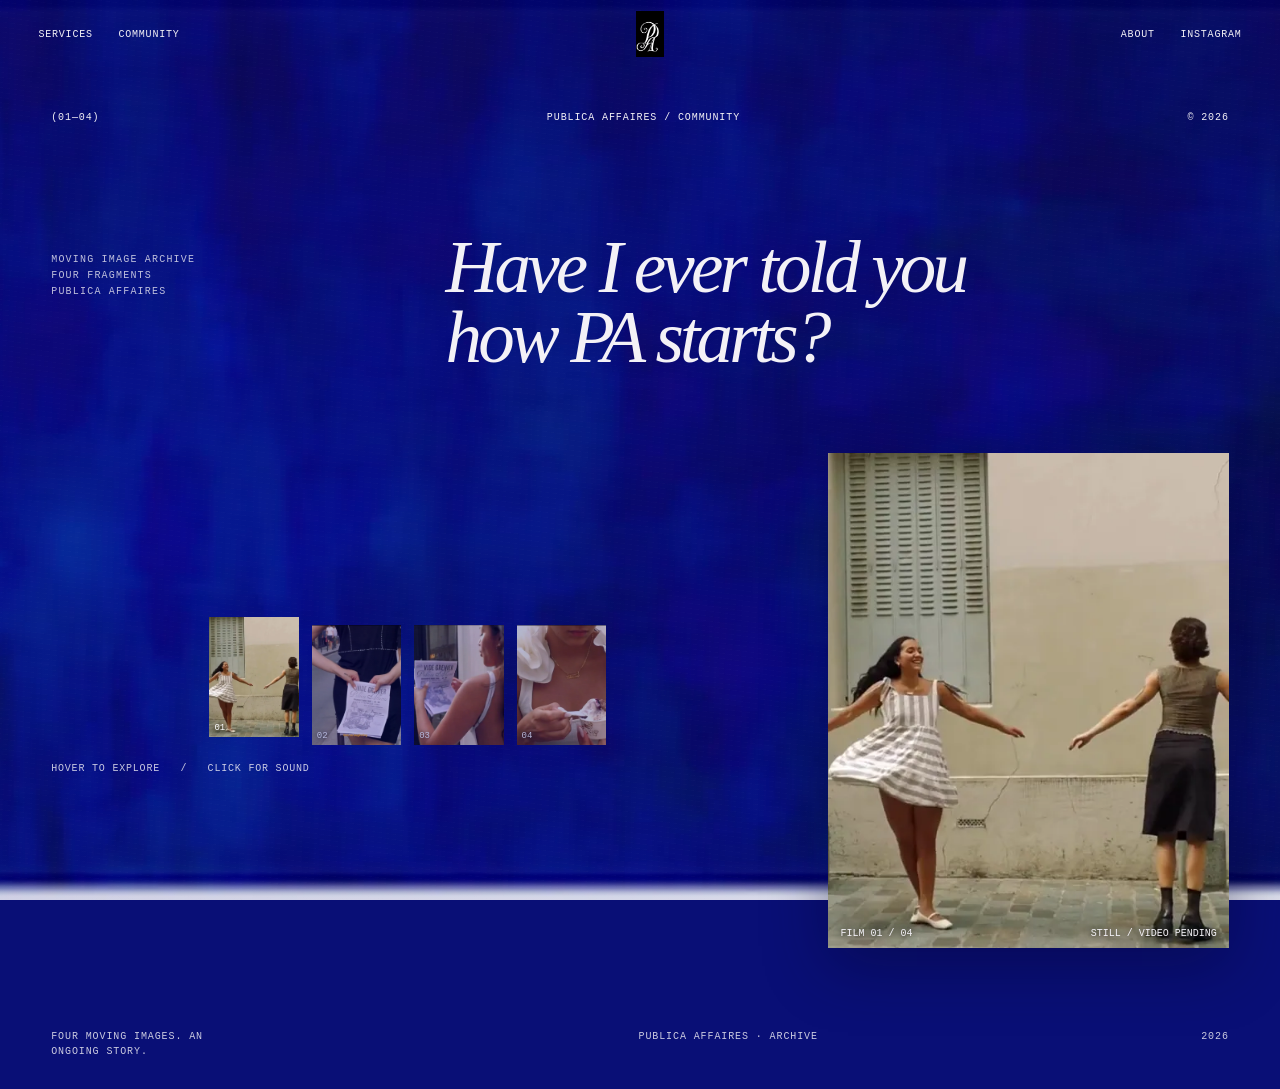
==== community.html @ ca8edb27 "Add files via upload" ====
<!doctype html><html lang="es"><head><meta charset="utf-8"><meta name="viewport" content="width=device-width,initial-scale=1"><title>Community — Publica Affaires</title><style>
:root{--plum:#090F76}*{box-sizing:border-box}html{scroll-behavior:smooth}body{margin:0;background:var(--plum);color:#f3f1f6;font-family:Arial,Helvetica,sans-serif;--plum-texture:url('[data-uri]')}
body:before{content:"";position:fixed;inset:0;background-image:linear-gradient(155deg,rgba(9,15,118,.24),rgba(9,15,118,.12)),var(--plum-texture);background-position:center;background-size:cover,auto 100%;opacity:.98;z-index:-1}
body:after{content:"";position:fixed;inset:0;background:repeating-linear-gradient(8deg,transparent 0,transparent 4px,rgba(255,255,255,.018) 5px);pointer-events:none;z-index:-1}
nav{position:fixed;inset:0 0 auto;height:68px;padding:17px 3vw;display:flex;align-items:center;justify-content:space-between;gap:1rem;z-index:25;font:10px 'Courier New',monospace;letter-spacing:.08em;text-transform:uppercase}nav a{text-decoration:none;color:inherit}nav .nav-left,nav .nav-right{display:flex;gap:clamp(10px,2vw,30px);align-items:center}nav .nav-center img{display:block;width:36px;height:46px;object-fit:contain;filter:invert(1)}
.community{min-height:100svh;padding:110px 4vw 30px;position:relative;display:flex;flex-direction:column;justify-content:space-between;gap:clamp(44px,9vh,120px)}
.topline,.footline{display:flex;align-items:flex-start;justify-content:space-between;gap:1rem;font:10px/1.5 'Courier New',monospace;letter-spacing:.09em;text-transform:uppercase}
.topline span:nth-child(2){text-align:center}.topline span:last-child{text-align:right}
.title-block{display:grid;grid-template-columns:1fr 2.2fr;align-items:start;gap:3vw;margin:4vh 0 0}.label{font:10px/1.6 'Courier New',monospace;letter-spacing:.12em;text-transform:uppercase;opacity:.78}h1{font:normal clamp(35px,5.7vw,104px)/.95 Georgia,'Times New Roman',serif;letter-spacing:-.052em;max-width:15ch;margin:-.12em 0 0;font-style:italic}
.archive{display:grid;grid-template-columns:minmax(0,1fr) minmax(250px,34%);align-items:center;gap:clamp(22px,5vw,88px);min-height:36vh;margin:0 auto;width:min(1300px,100%)}
.archive-left{display:flex;flex-direction:column;gap:16px;align-items:center}.thumbs{display:flex;gap:clamp(6px,1vw,16px);justify-content:center;align-items:center;width:100%}.thumb{width:clamp(48px,7vw,110px);aspect-ratio:3/4;position:relative;border:0;background:none;padding:0;cursor:pointer;opacity:.70;transition:opacity .25s,transform .3s}.thumb.selected,.thumb:hover,.thumb:focus-visible{opacity:1;transform:translateY(-8px)}.thumb img{width:100%;height:100%;object-fit:cover;display:block}.thumb span{position:absolute;bottom:4px;left:5px;color:#fff;font:9px 'Courier New',monospace;text-shadow:0 1px 5px #111}
.archive-note{align-self:flex-start;font:10px/1.5 'Courier New',monospace;letter-spacing:.08em;text-transform:uppercase;opacity:.82}
.preview{width:100%;max-height:55vh;aspect-ratio:4/5;position:relative;background:#080c54;box-shadow:0 18px 58px #06042c65;overflow:hidden}.preview img,.preview video{position:absolute;inset:0;width:100%;height:100%;object-fit:cover}.preview video{opacity:0;transition:opacity .22s}.preview.playing video{opacity:1}.preview-meta{position:absolute;bottom:9px;left:12px;right:12px;display:flex;justify-content:space-between;font:10px 'Courier New',monospace;text-shadow:0 1px 6px #111}
.footline{margin-top:auto;opacity:.83}.footline em{font-style:normal;max-width:34ch}
@media(max-width:700px){nav{height:60px;padding:12px 14px;font-size:8px}nav .nav-left,nav .nav-right{gap:8px}nav .nav-center img{width:27px;height:36px}.community{padding:100px 18px 24px;gap:42px}.title-block{grid-template-columns:1fr;gap:20px}h1{font-size:clamp(36px,10vw,66px)}.archive{grid-template-columns:1fr;gap:30px}.archive-left{order:1}.preview{order:2;width:min(100%,410px);margin:auto;aspect-ratio:4/5}.thumb{width:clamp(55px,19vw,95px)}.topline,.footline{font-size:8px}}
</style></head><body><nav aria-label="Menú principal"><div class="nav-left"><a href="index.html#gallery">Services</a><a href="community.html">Community</a></div><a aria-label="Volver al inicio" class="nav-center" href="index.html"><img alt="Monograma PA" src="[data-uri]"/></a><div class="nav-right"><a href="about.html" onclick="event.preventDefault();alert('About: página pendiente de diseño')">About</a><a href="#" onclick="event.preventDefault();alert('Instagram: enlace pendiente de configurar')">Instagram</a></div></nav><main class="community"><div class="topline"><span>(01—04)</span><span>PUBLICA AFFAIRES / COMMUNITY</span><span>© 2026</span></div><div class="title-block"><p class="label">MOVING IMAGE ARCHIVE<br>FOUR FRAGMENTS<br>PUBLICA AFFAIRES</p><h1>Have I ever told you how PA starts?</h1></div><section class="archive" aria-label="Archivo audiovisual"><div class="archive-left"><div class="thumbs"><button class="thumb selected" type="button" data-index="0" aria-label="Seleccionar video 1"><img src="[data-uri]" alt="Fotograma 1"><span>01</span></button><button class="thumb" type="button" data-index="1" aria-label="Seleccionar video 2"><img src="[data-uri]" alt="Fotograma 2"><span>02</span></button><button class="thumb" type="button" data-index="2" aria-label="Seleccionar video 3"><img src="[data-uri]" alt="Fotograma 3"><span>03</span></button><button class="thumb" type="button" data-index="3" aria-label="Seleccionar video 4"><img src="[data-uri]" alt="Fotograma 4"><span>04</span></button></div><div class="archive-note">HOVER TO EXPLORE &nbsp; / &nbsp; CLICK FOR SOUND</div></div><div class="preview" id="preview"><img id="previewImg" src="[data-uri]" alt="Fotograma de video 1"><video id="previewVid" playsinline loop preload="metadata"></video><div class="preview-meta"><span id="indexLabel">FILM 01 / 04</span><span id="statusLabel">STILL / VIDEO PENDING</span></div></div></section><footer class="footline"><em>FOUR MOVING IMAGES. AN ONGOING STORY.</em><span>PUBLICA AFFAIRES · ARCHIVE</span><span>2026</span></footer></main><script>
const buttons=[...document.querySelectorAll('.thumb')],preview=document.getElementById('preview'),previewImg=document.getElementById('previewImg'),video=document.getElementById('previewVid'),indexLabel=document.getElementById('indexLabel'),statusLabel=document.getElementById('statusLabel');
const frameSources=buttons.map(b=>b.querySelector('img').src);
// Future video assets can be placed beside community.html using these four filenames.
const sources=['community01.mp4','community02.mp4','community03.mp4','community04.mp4'];
let active=-1;function show(i,withSound=false){if(i!==active){active=i;buttons.forEach((b,n)=>b.classList.toggle('selected',n===i));previewImg.src=frameSources[i];indexLabel.textContent='FILM 0'+(i+1)+' / 04';video.pause();preview.classList.remove('playing');video.removeAttribute('src');video.load();video.src=sources[i];}video.muted=!withSound;video.play().then(()=>{preview.classList.add('playing');statusLabel.textContent=withSound?'PLAYING / SOUND':'PLAYING / MUTED'}).catch(()=>{preview.classList.remove('playing');statusLabel.textContent='STILL / VIDEO PENDING'})}
buttons.forEach((b,i)=>{b.addEventListener('pointerenter',e=>{if(e.pointerType!=='touch')show(i)});b.addEventListener('focus',()=>show(i));b.addEventListener('click',()=>show(i,true))});
video.addEventListener('error',()=>{preview.classList.remove('playing');statusLabel.textContent='STILL / VIDEO PENDING'});
active=0;
</script></body></html>
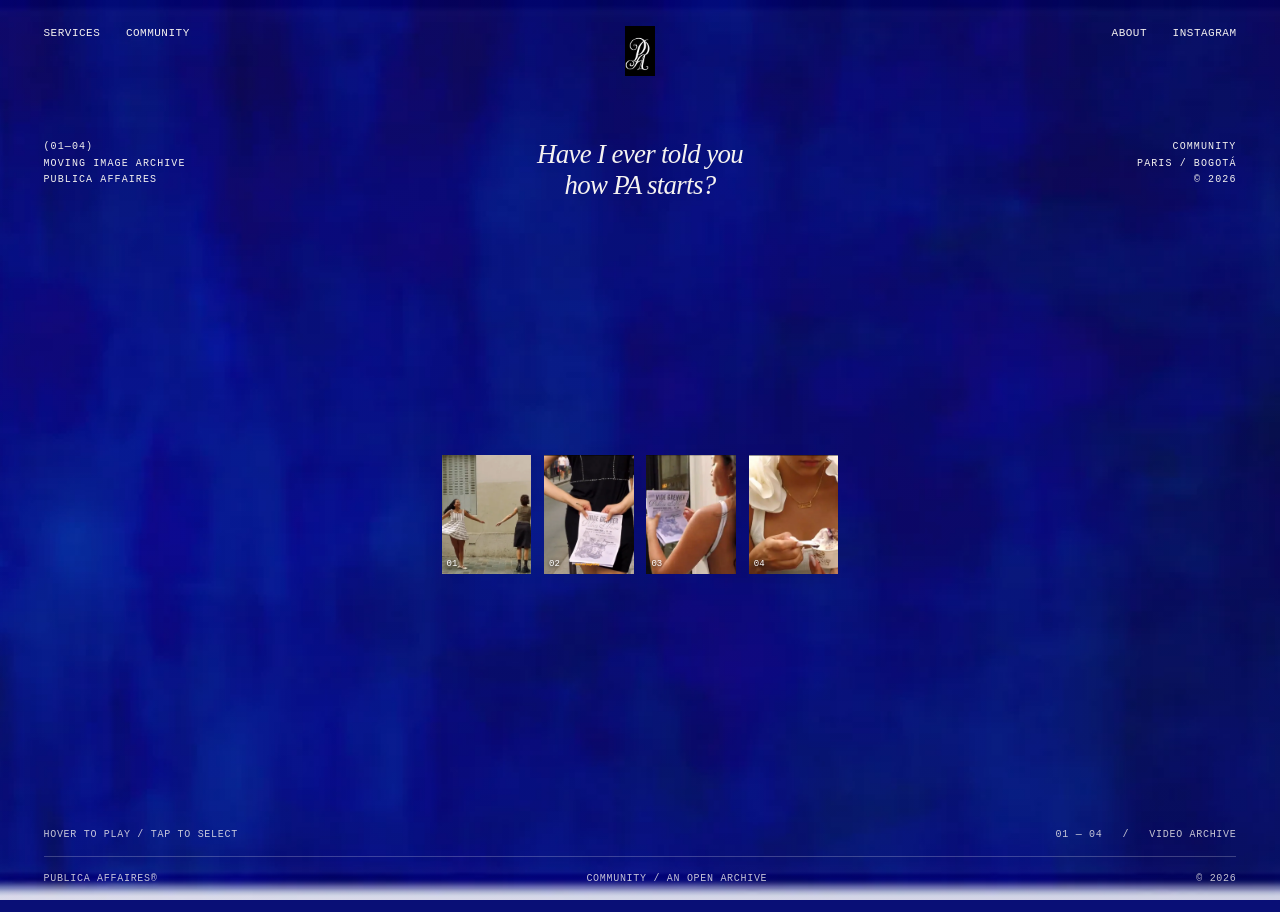
==== commit 3665e092: "Add files via upload" ====
--- a/community.html
+++ b/community.html
@@ -1,25 +1,28 @@
-<!doctype html><html lang="es"><head><meta charset="utf-8"><meta name="viewport" content="width=device-width,initial-scale=1"><title>Community — Publica Affaires</title><style>
-:root{--plum:#090F76}*{box-sizing:border-box}html{scroll-behavior:smooth}body{margin:0;background:var(--plum);color:#f3f1f6;font-family:Arial,Helvetica,sans-serif;--plum-texture:url('[data-uri]')}
-body:before{content:"";position:fixed;inset:0;background-image:linear-gradient(155deg,rgba(9,15,118,.24),rgba(9,15,118,.12)),var(--plum-texture);background-position:center;background-size:cover,auto 100%;opacity:.98;z-index:-1}
-body:after{content:"";position:fixed;inset:0;background:repeating-linear-gradient(8deg,transparent 0,transparent 4px,rgba(255,255,255,.018) 5px);pointer-events:none;z-index:-1}
-nav{position:fixed;inset:0 0 auto;height:68px;padding:17px 3vw;display:flex;align-items:center;justify-content:space-between;gap:1rem;z-index:25;font:10px 'Courier New',monospace;letter-spacing:.08em;text-transform:uppercase}nav a{text-decoration:none;color:inherit}nav .nav-left,nav .nav-right{display:flex;gap:clamp(10px,2vw,30px);align-items:center}nav .nav-center img{display:block;width:36px;height:46px;object-fit:contain;filter:invert(1)}
-.community{min-height:100svh;padding:110px 4vw 30px;position:relative;display:flex;flex-direction:column;justify-content:space-between;gap:clamp(44px,9vh,120px)}
-.topline,.footline{display:flex;align-items:flex-start;justify-content:space-between;gap:1rem;font:10px/1.5 'Courier New',monospace;letter-spacing:.09em;text-transform:uppercase}
-.topline span:nth-child(2){text-align:center}.topline span:last-child{text-align:right}
-.title-block{display:grid;grid-template-columns:1fr 2.2fr;align-items:start;gap:3vw;margin:4vh 0 0}.label{font:10px/1.6 'Courier New',monospace;letter-spacing:.12em;text-transform:uppercase;opacity:.78}h1{font:normal clamp(35px,5.7vw,104px)/.95 Georgia,'Times New Roman',serif;letter-spacing:-.052em;max-width:15ch;margin:-.12em 0 0;font-style:italic}
-.archive{display:grid;grid-template-columns:minmax(0,1fr) minmax(250px,34%);align-items:center;gap:clamp(22px,5vw,88px);min-height:36vh;margin:0 auto;width:min(1300px,100%)}
-.archive-left{display:flex;flex-direction:column;gap:16px;align-items:center}.thumbs{display:flex;gap:clamp(6px,1vw,16px);justify-content:center;align-items:center;width:100%}.thumb{width:clamp(48px,7vw,110px);aspect-ratio:3/4;position:relative;border:0;background:none;padding:0;cursor:pointer;opacity:.70;transition:opacity .25s,transform .3s}.thumb.selected,.thumb:hover,.thumb:focus-visible{opacity:1;transform:translateY(-8px)}.thumb img{width:100%;height:100%;object-fit:cover;display:block}.thumb span{position:absolute;bottom:4px;left:5px;color:#fff;font:9px 'Courier New',monospace;text-shadow:0 1px 5px #111}
-.archive-note{align-self:flex-start;font:10px/1.5 'Courier New',monospace;letter-spacing:.08em;text-transform:uppercase;opacity:.82}
-.preview{width:100%;max-height:55vh;aspect-ratio:4/5;position:relative;background:#080c54;box-shadow:0 18px 58px #06042c65;overflow:hidden}.preview img,.preview video{position:absolute;inset:0;width:100%;height:100%;object-fit:cover}.preview video{opacity:0;transition:opacity .22s}.preview.playing video{opacity:1}.preview-meta{position:absolute;bottom:9px;left:12px;right:12px;display:flex;justify-content:space-between;font:10px 'Courier New',monospace;text-shadow:0 1px 6px #111}
-.footline{margin-top:auto;opacity:.83}.footline em{font-style:normal;max-width:34ch}
-@media(max-width:700px){nav{height:60px;padding:12px 14px;font-size:8px}nav .nav-left,nav .nav-right{gap:8px}nav .nav-center img{width:27px;height:36px}.community{padding:100px 18px 24px;gap:42px}.title-block{grid-template-columns:1fr;gap:20px}h1{font-size:clamp(36px,10vw,66px)}.archive{grid-template-columns:1fr;gap:30px}.archive-left{order:1}.preview{order:2;width:min(100%,410px);margin:auto;aspect-ratio:4/5}.thumb{width:clamp(55px,19vw,95px)}.topline,.footline{font-size:8px}}
-</style></head><body><nav aria-label="Menú principal"><div class="nav-left"><a href="index.html#gallery">Services</a><a href="community.html">Community</a></div><a aria-label="Volver al inicio" class="nav-center" href="index.html"><img alt="Monograma PA" src="[data-uri]"/></a><div class="nav-right"><a href="about.html" onclick="event.preventDefault();alert('About: página pendiente de diseño')">About</a><a href="#" onclick="event.preventDefault();alert('Instagram: enlace pendiente de configurar')">Instagram</a></div></nav><main class="community"><div class="topline"><span>(01—04)</span><span>PUBLICA AFFAIRES / COMMUNITY</span><span>© 2026</span></div><div class="title-block"><p class="label">MOVING IMAGE ARCHIVE<br>FOUR FRAGMENTS<br>PUBLICA AFFAIRES</p><h1>Have I ever told you how PA starts?</h1></div><section class="archive" aria-label="Archivo audiovisual"><div class="archive-left"><div class="thumbs"><button class="thumb selected" type="button" data-index="0" aria-label="Seleccionar video 1"><img src="[data-uri]" alt="Fotograma 1"><span>01</span></button><button class="thumb" type="button" data-index="1" aria-label="Seleccionar video 2"><img src="[data-uri]" alt="Fotograma 2"><span>02</span></button><button class="thumb" type="button" data-index="2" aria-label="Seleccionar video 3"><img src="[data-uri]" alt="Fotograma 3"><span>03</span></button><button class="thumb" type="button" data-index="3" aria-label="Seleccionar video 4"><img src="[data-uri]" alt="Fotograma 4"><span>04</span></button></div><div class="archive-note">HOVER TO EXPLORE &nbsp; / &nbsp; CLICK FOR SOUND</div></div><div class="preview" id="preview"><img id="previewImg" src="[data-uri]" alt="Fotograma de video 1"><video id="previewVid" playsinline loop preload="metadata"></video><div class="preview-meta"><span id="indexLabel">FILM 01 / 04</span><span id="statusLabel">STILL / VIDEO PENDING</span></div></div></section><footer class="footline"><em>FOUR MOVING IMAGES. AN ONGOING STORY.</em><span>PUBLICA AFFAIRES · ARCHIVE</span><span>2026</span></footer></main><script>
-const buttons=[...document.querySelectorAll('.thumb')],preview=document.getElementById('preview'),previewImg=document.getElementById('previewImg'),video=document.getElementById('previewVid'),indexLabel=document.getElementById('indexLabel'),statusLabel=document.getElementById('statusLabel');
-const frameSources=buttons.map(b=>b.querySelector('img').src);
-// Future video assets can be placed beside community.html using these four filenames.
-const sources=['community01.mp4','community02.mp4','community03.mp4','community04.mp4'];
-let active=-1;function show(i,withSound=false){if(i!==active){active=i;buttons.forEach((b,n)=>b.classList.toggle('selected',n===i));previewImg.src=frameSources[i];indexLabel.textContent='FILM 0'+(i+1)+' / 04';video.pause();preview.classList.remove('playing');video.removeAttribute('src');video.load();video.src=sources[i];}video.muted=!withSound;video.play().then(()=>{preview.classList.add('playing');statusLabel.textContent=withSound?'PLAYING / SOUND':'PLAYING / MUTED'}).catch(()=>{preview.classList.remove('playing');statusLabel.textContent='STILL / VIDEO PENDING'})}
-buttons.forEach((b,i)=>{b.addEventListener('pointerenter',e=>{if(e.pointerType!=='touch')show(i)});b.addEventListener('focus',()=>show(i));b.addEventListener('click',()=>show(i,true))});
-video.addEventListener('error',()=>{preview.classList.remove('playing');statusLabel.textContent='STILL / VIDEO PENDING'});
-active=0;
+<!doctype html><html lang="es"><head><meta charset="utf-8"><meta name="viewport" content="width=device-width, initial-scale=1"><title>Community — Publica Affaires</title>
+<style>
+:root{--plum:#090F76;--plum-texture:url('[data-uri]')}*{box-sizing:border-box}html,body{min-height:100%;margin:0}body{background:var(--plum);color:#f5f2f0;font-family:Arial,Helvetica,sans-serif}body::before{content:"";position:fixed;inset:0;background-image:linear-gradient(150deg,rgba(9,15,118,.10),rgba(9,15,118,.19)),var(--plum-texture);background-size:cover,cover;background-position:center;opacity:1;pointer-events:none;z-index:0}a{color:inherit;text-decoration:none}button{font:inherit}
+.nav{position:relative;z-index:20;display:grid;grid-template-columns:1fr auto 1fr;align-items:start;gap:12px;padding:26px clamp(22px,3.4vw,58px);font:11px/1.4 'Courier New',monospace;letter-spacing:.045em;text-transform:uppercase}.nav-left,.nav-right{display:flex;gap:clamp(14px,2vw,40px)}.nav-right{justify-content:end}.nav-center img{width:42px;height:50px;object-fit:contain;filter:invert(1)}.nav a:hover{opacity:.65}
+.page{position:relative;z-index:1;min-height:calc(100svh - 95px);display:flex;flex-direction:column;padding:20px clamp(22px,3.4vw,58px) 26px}.intro{display:grid;grid-template-columns:1fr 1.2fr 1fr;gap:20px;align-items:start;margin:12px 0 0}.micro{font:10px/1.65 'Courier New',monospace;letter-spacing:.11em;text-transform:uppercase;max-width:240px}.intro h1{font:italic clamp(19px,2.1vw,31px)/1.15 Georgia,serif;text-align:center;letter-spacing:-.025em;margin:0;font-weight:normal}.intro .right{text-align:right;justify-self:end}
+.center-stage{position:relative;flex:1;min-height:clamp(330px,56vh,710px);display:flex;align-items:center;justify-content:center}.strip{position:relative;z-index:4;display:flex;justify-content:center;gap:clamp(7px,1vw,15px);align-items:center}.thumb{position:relative;width:clamp(55px,7vw,108px);aspect-ratio:3/4;display:block;background:#1d2166;border:none;padding:0;cursor:pointer;outline-offset:6px;transition:transform .2s,filter .2s}.thumb img{display:block;width:100%;height:100%;object-fit:cover}.thumb .n{position:absolute;bottom:5px;left:5px;font:9px 'Courier New',monospace;color:white;text-shadow:0 1px 4px black}.thumb:is(:hover,:focus-visible,.active){transform:translateY(-7px)}.thumb:not(.active):hover{filter:brightness(1.08)}
+.float-preview{position:absolute;z-index:8;top:50%;left:calc(50% + min(25vw,350px));width:clamp(220px,27vw,400px);transform:translateY(-50%) translateY(10px);opacity:0;pointer-events:none;visibility:hidden;transition:opacity .22s,transform .28s,visibility .22s;box-shadow:0 20px 70px rgba(0,0,0,.25)}.float-preview.visible{visibility:visible;opacity:1;transform:translateY(-50%)}.float-preview img,.float-preview video{display:block;width:100%;aspect-ratio:4/5;max-height:60vh;object-fit:cover;background:#17135c}.float-preview video{position:absolute;inset:0;opacity:0}.float-preview.playing video{opacity:1}.float-preview .meta{display:flex;justify-content:space-between;font:10px/1.6 'Courier New',monospace;letter-spacing:.06em;margin-top:8px;white-space:nowrap}.below,.footer{display:flex;justify-content:space-between;align-items:end;gap:25px;font:10px/1.5 'Courier New',monospace;letter-spacing:.07em;text-transform:uppercase}.below{opacity:.8}.footer{margin-top:14px;padding-top:14px;border-top:1px solid rgba(255,255,255,.27);opacity:.8}.footer>span:last-child{text-align:right}
+@media(min-width:760px) and (max-width:1100px){.float-preview{left:auto;right:1%;width:29vw;max-width:310px}.strip{transform:translateX(-7vw)}}
+@media(max-width:759px){.nav{font-size:9px;padding:18px 15px;gap:8px}.nav-center img{width:30px;height:36px}.nav-left,.nav-right{gap:8px}.page{padding:10px 16px 22px}.intro{grid-template-columns:1fr auto;gap:16px}.intro h1{grid-column:1/-1;grid-row:2;text-align:left;font-size:26px}.intro .right{grid-column:2}.center-stage{min-height:520px;display:flex;flex-direction:column;justify-content:center;gap:22px}.thumb{width:min(20vw,84px)}.strip{gap:7px}.float-preview{position:relative;top:auto;left:auto;width:min(80%,310px);transform:none;display:none}.float-preview.visible{display:block;transform:none}.float-preview img,.float-preview video{max-height:310px;aspect-ratio:4/5}.below,.footer{font-size:9px}}
+@media(prefers-reduced-motion:reduce){*,*::before,*::after{animation:none!important;transition:none!important}}
+</style></head><body>
+<nav class="nav" aria-label="Menú principal"><div class="nav-left"><a href="index.html#gallery">Services</a><a href="community.html" aria-current="page">Community</a></div><a href="index.html" class="nav-center" aria-label="Inicio"><img src="[data-uri]" alt="Monograma PA"></a><div class="nav-right"><a href="#about" aria-label="About próximamente">About</a><a href="#instagram" aria-label="Instagram pendiente">Instagram</a></div></nav>
+<main class="page"><header class="intro"><div class="micro">(01—04)<br>Moving image archive<br>Publica Affaires</div><h1>Have I ever told you<br>how PA starts?</h1><div class="micro right">Community<br>Paris / Bogotá<br>© 2026</div></header>
+<section class="center-stage" aria-label="Selección de cuatro videos"><div class="strip" id="strip"><button class="thumb" data-n="0" aria-label="Reproducir video 1" type="button"><img src="[data-uri]" alt="Fotograma estático 1" draggable="false"><span class="n">01</span></button>
+<button class="thumb" data-n="1" aria-label="Reproducir video 2" type="button"><img src="[data-uri]